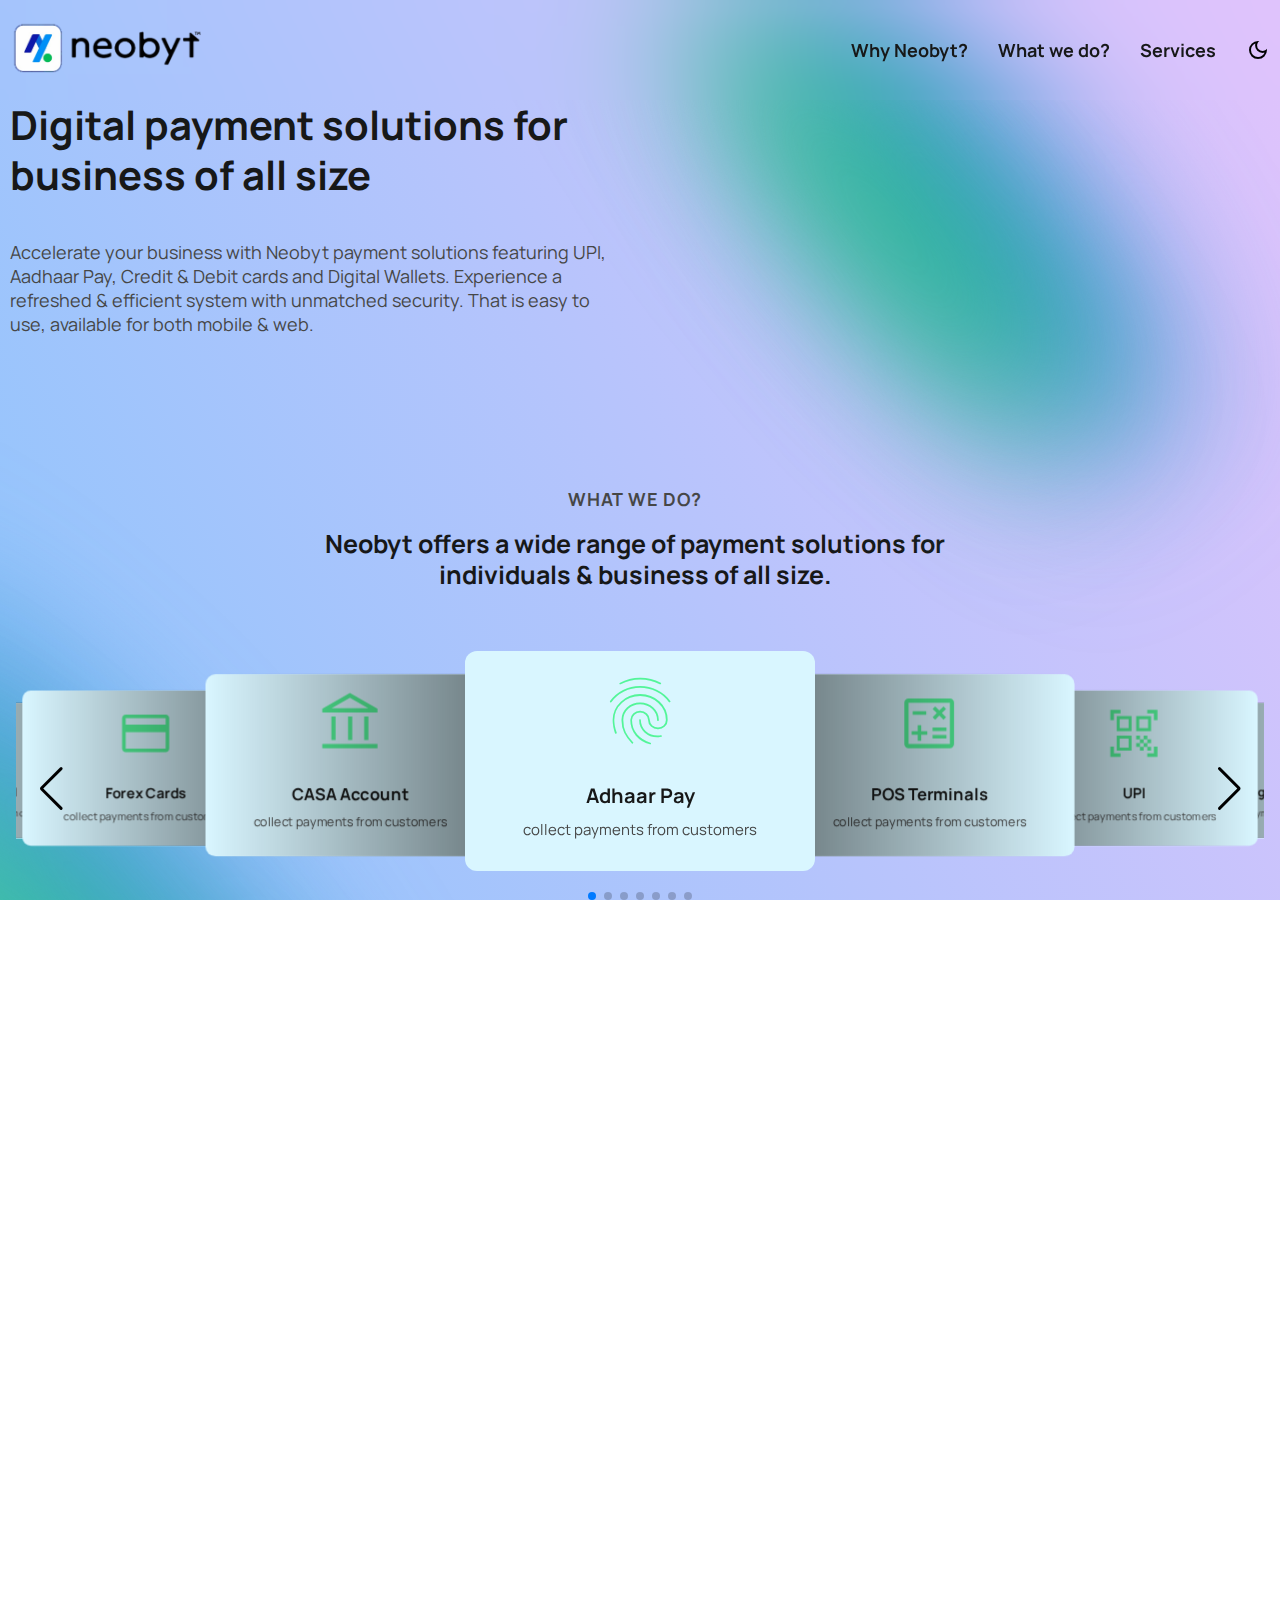
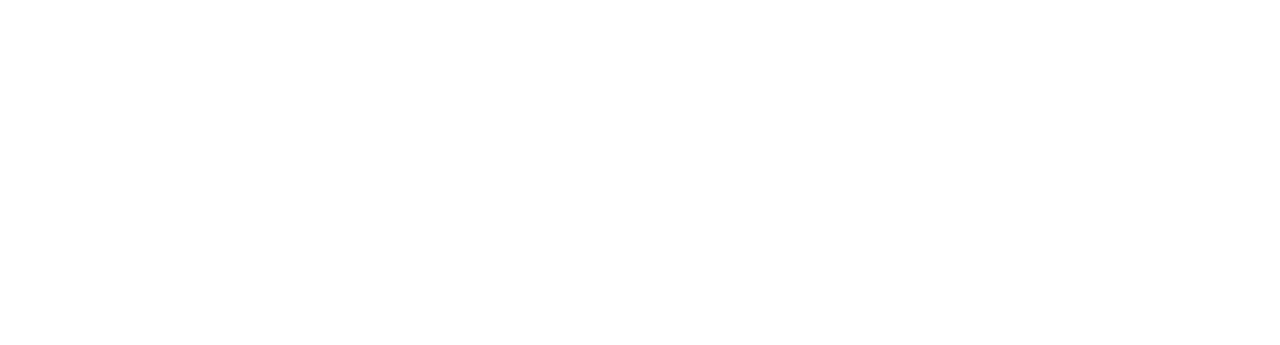
==== index.html @ 06021a64 "first commit" ====
<!DOCTYPE html>
<html lang="en">

<head>
    <meta charset="UTF-8">
    <meta name="viewport" content="width=device-width, initial-scale=1.0">
    <link rel="shortcut icon" href="images/favicon-n.ico">
    <title>NeoByt! accessible & efficient payments</title>
    <link rel="stylesheet" href="https://unpkg.com/swiper@8/swiper-bundle.min.css" />
    <link rel="stylesheet"
        href="https://fonts.googleapis.com/css2?family=Material+Symbols+Outlined:opsz,wght,FILL,GRAD@24,400,0,0" />
    <link rel="stylesheet" href="style.css">
</head>

<body>
    <div class="contain">
        <!-- navbar -->
        <div class="uppernav">
            <div class="nav">
                <div class="logo"><a href="/index.html"><img src="./images/logo-rec.png" alt="brand logo"></a></div>
                <div class="navlinks">
                    <div class="link"><a class="ancker" href="#WHY">Why Neobyt?</a></div>
                    <div class="link"><a class="ancker" href="#WHAT">What we do?</a></div>
                    <div class="link"><a class="ancker" href="/services.html">Services</a></div>
                    <button id="darkModeToggle"><span class="material-symbols-outlined light">
                            light_mode
                        </span>
                        <span class="material-symbols-outlined dark">
                            dark_mode
                        </span>
                    </button>
                </div>
            </div>
        </div>
        <!-- content section stated -->
        <div class="section1">
            <div class="box1">
                <h2 class="h2">Digital payment solutions for business of all size</h2>
                <p class="p">Accelerate your business with Neobyt payment solutions featuring UPI, Aadhaar Pay, Credit &
                    Debit
                    cards and Digital Wallets. Experience a refreshed & efficient system with unmatched security. That
                    is easy to use, available for both mobile & web.</p>
            </div>
            <div class="box2">
                <img src="https://www.neobyt.com/assets/img/neobyt-hero12.svg" alt="">
                <div class="grad"></div>
                <div class="grad1"></div>
            </div>
        </div>


        <section id="WHAT">
            <div class="section2">
                <div class="box1">
                    <h4 class="p">WHAT WE DO?</h4>
                    <h3 class="h2">Neobyt offers a wide range of payment solutions for individuals & business of all
                        size.</h3>
                </div>
            </div>
            <div class="container">
                <div class="grad"></div>
                <div class="grad1"></div>
                <div class="swiper slider">
                    <div class="swiper-wrapper">
                        <!-- Slide-start -->
                        <div class="swiper-slide slide">
                            <div class="icon"><span class="material-symbols-outlined">
                                    fingerprint
                                </span></div>
                            <div class="texts">
                                <h3>Adhaar Pay</h3>
                                <p>collect payments from customers</p>
                            </div>
                        </div>
                        <div class="swiper-slide slide">
                            <div class="icon"><span class="material-symbols-outlined">
                                    calculate
                                </span></div>
                            <div class="texts">
                                <h3>POS Terminals</h3>
                                <p>collect payments from customers</p>
                            </div>
                        </div>
                        <div class="swiper-slide slide">
                            <div class="icon"><span class="material-symbols-outlined">
                                    qr_code_scanner
                                </span></div>
                            <div class="texts">
                                <h3>UPI</h3>
                                <p>collect payments from customers</p>
                            </div>
                        </div>
                        <div class="swiper-slide slide">
                            <div class="icon"><span class="material-symbols-outlined">
                                    account_balance_wallet
                                </span></div>
                            <div class="texts">
                                <h3>Digital Wallet</h3>
                                <p>collect payments from customers</p>
                            </div>
                        </div>
                        <div class="swiper-slide slide">
                            <div class="icon"><span class="material-symbols-outlined">
                                    language
                                </span></div>
                            <div class="texts">
                                <h3>e-NACH</h3>
                                <p>collect payments from customers</p>
                            </div>
                        </div>
                        <div class="swiper-slide slide">
                            <div class="icon"><span class="material-symbols-outlined">
                                    credit_card
                                </span></div>
                            <div class="texts">
                                <h3>Forex Cards</h3>
                                <p>collect payments from customers</p>
                            </div>
                        </div>
                        <div class="swiper-slide slide">
                            <div class="icon"><span class="material-symbols-outlined">
                                    account_balance
                                </span></div>
                            <div class="texts">
                                <h3>CASA Account</h3>
                                <p>collect payments from customers</p>
                            </div>
                        </div>
                        <!-- Slide-end -->
                    </div>

                    <div class="control">
                        <div class="swiper-button-prev slider-arrow">
                        </div>
                        <div class="swiper-button-next slider-arrow">
                        </div>
                        <div class="pagination"></div>
                    </div>

                </div>
            </div>
        </section>

        <div class="section3" id="WHY">
            <div class="box1">
                <h4 class="p">WHY NEOBYT</h4>
                <h2 class="h2">We make your spending stress-free for you to have the perfect control.</h2>
                <p class="p">The Neobyt platform is designed to offer a secure and hassle-free way to transact across
                    India. NeoByt offer UPI ( Send and Collect Money using QR and VPA id) , micro POS ( pos payments
                    using debit & credit cards) & ultra modern soundbox with displays.</p>
                <ul>
                    <li><span class="material-symbols-outlined">
                            arrow_circle_right
                        </span>
                        <p class="p">One-stop-shop for all financial services.</p>
                    </li>
                    <li><span class="material-symbols-outlined">
                            arrow_circle_right
                        </span>
                        <p class="p">Best transaction success rates to up user expectations.</p>
                    </li>
                    <li><span class="material-symbols-outlined">
                            arrow_circle_right
                        </span>
                        <p class="p">Robust and reliable infrastructure.</p>
                    </li>
                    <li><span class="material-symbols-outlined">
                            arrow_circle_right
                        </span>
                        <p class="p">Instant settlement and AI driven support system.</p>
                    </li>
                </ul>
            </div>
            <div class="box2">
                <img src="/images/i8.png" alt="">
            </div>
        </div>
        <div class="footer">
            <div class="footerContainer">
                <div class="footerdiv ">
                    <div class="one">
                        <h2 class="h2">Join our community by using our services and grow your business.</h2>
                    </div>
                    <div class="two">
                        <a href="/contactus.html" ><button type="submit" class="btn-grad"
                                style="margin-top:10px ;">Get In Touch</button>
                        </a>
                    </div>
                </div>
                <div class="footerdiv">
                    <div class="footerlinks">
                        <h3>Neobyt
                        </h3>
                        <p>Neobyt is a digital payments platform catering to individuals & business of all size.</p>
                    </div>
                    <div class="footerlinks">
                        <h3>Links
                        </h3>
                        <a href="/index.html" class="fa">Home</a>
                        <a href="/services.html" class="fa">Services</a>
                    </div>
                    <div class="footerlinks">
                        <h3>Legal
                        </h3>
                        <a href="/termOfUse.html" class="fa">Terms of Use</a>
                        <a href="/privacy.html" class="fa">Privacy Policy</a>
                        <a href="/refund.html" class="fa">Refund Policy</a>
                    </div>
                    <div class="footerlinks">
                        <h3>More
                        </h3>
                        <a href="/securityPolicy.html" class="fa">Security Policy</a>
                    </div>
                    <div class="footerlinks">
                        <h3>Contact Us</h3>
                        <p>MG Road, Ghitorni New Delhi 110030, India</p>
                        <div class="div">
                            <span class="material-symbols-outlined">
                                call
                            </span>
                            <a href="#" class="fa"> msg@neobyt.com</a>
                        </div>
                        <div class="div">
                            <span class="material-symbols-outlined">
                                location_on
                            </span><a href="#" class="fa"> +91.8766243920</a>
                        </div>
                    </div>
                </div>
                <div class="footerdiv">
                    <div class="box1"></div>
                    <div class="box2">
                        <p>Copyright © 2023 Neobyt Fintech Private Limited. All rights reserved.</p>
                    </div>
                </div>
            </div>
        </div>

    </div>
    <script type="module" src="https://unpkg.com/ionicons@5.5.2/dist/ionicons/ionicons.esm.js"></script>
    <script nomodule src="https://unpkg.com/ionicons@5.5.2/dist/ionicons/ionicons.js"></script>
    <script src="https://unpkg.com/swiper@8/swiper-bundle.min.js"></script>
    <script src="script.js"></script>
</body>

</html>
---- style.css ----
@import url('https://fonts.googleapis.com/css2?family=Manrope:wght@200;300;400;500;600;700;800&display=swap');

*{
    margin: 0;
    padding: 0;
    box-sizing: border-box;
}
body,html{
    height: 100%;
    width: 100vw;
    display: flex;
    justify-content: center;
    font-family: 'Manrope', sans-serif;
    background-color: #ffffff;
    background-image: linear-gradient(62deg, #8ec5fc 0%, #e0c3fc 100%);
    overflow-x: hidden;
    position: relative;
    overflow-x: hidden;
}
body.dark-mode {
    background-image: linear-gradient(62deg, #250a50 0%, #460b2f 100%);
    color: #ffffff;
}
body.dark-mode .ancker,
body.dark-mode .h2,
body.dark-mode .h3,
body.dark-mode .h5,
body.dark-mode #darkModeToggle {
    color: #ffffff !important; /* Set the text color for dark mode */
}
body.dark-mode .p,
body.dark-mode .h4 {
    color: #cfcfcf !important; /* Set the text color for dark mode */
}
body.dark-mode .light{
    display: block;
}
body.dark-mode .light:hover{
color: #17CF67;
}
body.dark-mode .dark{
    display: none;
}
.light{
    display: none;
}
.dark{
    display: block;
}
::-webkit-scrollbar {
    width: 12px; /* width of the scrollbar */
    z-index: 999;
  }
::-webkit-scrollbar-thumb {
    background-color: #4ff597;
    border-radius: 5px; 
  }

.contain{
    width: 100%;
    max-width: 1300px;
    height: 100%;
    /* padding: 0 20px; */
    align-items: flex-start;
    /* background-color: rgb(145, 255, 172); */
}
.uppernav{
    width: 100%;
    max-width: 1300px;
    position: fixed;
    z-index: 2;
    backdrop-filter: blur(10px);
}
.nav{
    width: 100%;
    height: 100px;
    overflow: hidden;
    display: flex;
    justify-content: space-between;
    align-items: center;
    z-index: 2;
    
    /* background-color: aqua; */
}
.nav .logo{
    width: 200px;
    height: 60px;
    /* background-color: rgb(255, 255, 255); */
    display: flex;
    align-items: center;
    justify-content: center;
    border-radius: 12px;
    margin-left: 10px;
    z-index: 999;
    
}
.nav .logo img{
    width: 200px;
    height: auto;
    z-index: 999;
    
}
#darkModeToggle{
    background-color: transparent;
    border: none;
}
#darkModeToggle:hover{
    color: #17CF67;
        border: none;
}
.navlinks{
    width: fit-content;
    display: flex;
    gap: 30px;
    align-items: center;
    justify-content: space-evenly;
    font-size: 18px;    
    font-weight: 700;
    margin-right: 10px;
    z-index: 999;
}
.ancker{
    text-decoration: none;
   color: #171818;
    transition: ease ;
    z-index: 999;

}
.ancker:hover{
    text-decoration: none;
    background: #17CF67;
    background: linear-gradient(to right, #17CF67 0%, #2B8ECF 80%);
    -webkit-background-clip: text;
    -webkit-text-fill-color: transparent;
}
 .div{
    width: fit-content;
    height: 40px;
    display: flex;
    align-items: center;
    justify-content: center;
 }
.fa{
    text-decoration: none;
   color: white;
    transition: ease ;
    z-index: 999;

}
.fa:hover{
    text-decoration: none;
    background: #17CF67;
    background: linear-gradient(to right, #17CF67 0%, #2B8ECF 80%);
    -webkit-background-clip: text;
    -webkit-text-fill-color: transparent;
}
 
.section1{
    width: 100%;
    height: fit-content;
    /* background-color: red; */
    display: flex;
    align-items: center;
    justify-content: space-between;
    padding-top: 100px;
    position: relative;
}
.section1 .box1{
    width: 50%;
    height: 100%;
    /* background-color:gray; */
    display: flex;
    /* align-items: center; */
    flex-direction: column;
    justify-content: center;
    padding: 0px 20px 0 10px;

}
.section1 .box1 h2{
    font-size: 40px;
    line-height: 1.25;
    color: #171818;
}
.section1 .box1 p{
    font-size: 18px;
    margin-top: 40px;
    color: #464747;
}

.section1 .box2{
    width: 50%;
    height: 100%;
    /* background-color:rgb(117, 59, 59); */
    display: flex;
    align-items: center;
    justify-content: center;
    /* overflow: hidden; */
}
.section1 .box2 img{
    width: 100%;
    z-index: 1;
}
.section1 .box2 .grad {
    position: absolute;
    width: 200px;
    height: 600px;
    border-radius: 50%;
    background-color: #2B8ECF;
    transform: rotate(-40deg);
    filter: blur(80px);
    z-index: 0;
}
.section1 .box2 .grad1 {
    position: absolute;
    right: 350px;
    width: 100px;
    height: 600px;
    border-radius: 50%;
    background-color: #17CF67;
    transform: rotate(-40deg);
    filter: blur(80px);
    z-index: 0;
}
.section1 .box2 .grad3 {
    position: absolute;
    top: 20%;
    right: 20%;
    width: 600px;
    height: 600px;
    border-radius: 50%;
    background-color: #2b8dcf8c;
    transform: rotate(-40deg);
    filter: blur(80px);
    z-index: 0;
}
.section1 .box2 .grad4 {
    position: absolute;
    top: 30%;
    right: 5%;
    width: 300px;
    height: 600px;
    border-radius: 50%;
    background-color: #17cf678a;
    transform: rotate(60deg);
    filter: blur(80px);
    z-index: 0;
}

.section2{
    width: 100%;
    height: fit-content;
    /* background-color: red; */
    display: flex;
    align-items: center;
    justify-content: space-between;
    margin-top: 100px;
}
.section2 .box1{
    width: 100%;
    height: 100%;
    /* background-color:gray; */
    display: flex;
    align-items: center;
    flex-direction: column;
    justify-content: center;
    padding: 0px 20px 0 10px;
    margin:10px 0 ;

}
.section2 .box1 h3{
    font-size: 25px;
    line-height: 1.25;
    color: #171818;
    text-align: center;
    max-width: 50%;
}
.section2 .box1 h4{
    font-size: 18px;
    letter-spacing: .8px;
    line-height: 1.50;
    margin-top: 40px;
    color: #464747;
    text-align: center;
    padding-bottom: 15px;
}

@media only screen and (max-width: 1115px) {
    .section1{
        display: flex;
        flex-direction: column;
        align-items: center;
        justify-content: space-between;
        padding-top: 100px;
    }
    .section1 .box1{
        width: 80%;
        height:400px;
        /* background-color: blue; */
    
    }
    .section1 .box2{
        width: 80%;
        height: 600px;
        /* background-color: red; */
    
    }
    .section1 .box1 h2{
        font-size: 40px;
        line-height: 1.25;
        color: #171818;
        text-align: center;
    }
    .section1 .box1 p{
        font-size: 18px;
        letter-spacing: .8px;
        line-height: 1.50;
        margin-top: 40px;
        color: #464747;
        text-align: center;

    }
    
  }



.container {
  max-width: 124rem;
  height: fit-content;
  padding: 0 1rem;
  margin: 0 auto;
  /* background-color: goldenrod; */
  margin-top: 50px;
  position: relative;
}
.container .grad {
    position: absolute;
    width: 200px;
    top: -50%;
    left: 10px;
    height: 800px;
    border-radius: 50%;
    background-color: #2b8dcfc9;
    transform: rotate(-40deg);
    filter: blur(80px);
}
.container .grad1 {
    position: absolute;
   
    width: 200px;
    height: 900px;
    border-radius: 50%;
    background-color: #17cf67bd;
    transform: rotate(-40deg);
    filter: blur(90px);
}

.slide{
  height: 220px;
  width: 350px;
  background-color: rgb(217, 246, 255);
  border-radius: 12px;
  display: flex;
  align-items: center;
  flex-direction: column;
  justify-content: space-between;
  padding: 10px;
  text-align: center;
}
.control{
    width: 100%;
    height: 50px;
    display: flex;
    align-items: center;
    justify-content: center;
    /* background-color: red; */
}
.pagination{
    width: 100%;
    height: 10px;
    /* background-color: aqua; */
    display: flex;
    align-items: center;
    justify-content: center;
}
.slider-arrow{
    width: 50px;
    height: 50px;
    padding: 10px;
    color: black;
}
.slide .icon{
    width: 100%;
    height: 50%;
    /* background-color: red; */
    display: flex;
    align-items: center;
    justify-content: center;
}
.slide .icon span{
    display: inline-block;
    font-size: 80px;
    text-align: center;
    color: #53f599;

}
.slide .texts{
    width: 100%;
    height: 50%;
    display: flex;
    align-items: center;
    flex-direction: column;
    justify-content: center;
    padding: 10px;
}
.slide .texts h3{
   font-size: 20px;
   padding: 0px 0 10px 0;
   color: #171818;
}
.slide .texts p{
  font-size: 15px;
color: #464747;
}
.swiper-pagination-bullet-active{
    color: #171818;
}

.section3{
    width: 100%;
    height: fit-content;
    /* background-color: red; */
    display: flex;
    align-items: center;
    justify-content: space-between;
    padding-top: 100px;
    z-index: 2;
}
.section3 .box1{
    width: 50%;
    height: 100%;
    /* background-color:gray; */
    display: flex;
    /* align-items: center; */
    flex-direction: column;
    justify-content: center;
    padding: 0px 20px 0 10px;
    z-index: 1;
}
.section3 .box2{
    width: 50%;
    height: 100%;
    /* background-color:rgb(117, 59, 59); */
    display: flex;
    align-items: center;
    justify-content: center;
    /* overflow: hidden; */
}
.section3 .box1 h2{
    font-size: 30px;
    margin-bottom: 20px;
}
.section3 .box1 p{
    font-size: 18px;
    color: #464747;
}
.section3 .box2 img{
    width: 100%;
    z-index: 1;
}
.section3 ul {
    list-style: none;
    padding: 0;
    margin-top: 20px;
    color: #464747;
  }
li{
    display: flex;
    align-items: center;
    gap: 5px;
}
li span{
color: #17CF67;
}

.section3 h4{
    font-size: 18px;
    letter-spacing: .8px;
    line-height: 1.50;
    margin-top: 40px;
    color: #464747;
    padding-bottom: 15px;
}

.footer{
    position: absolute;
    z-index: 4;
    width: 100%;
    height: fit-content;
    background-color: #00000075;
    left: 0;
    backdrop-filter: blur(10px);
    display: flex;
    align-items: center;
    justify-content: center;
    margin-top: 100px;
    color: white;

}
.footerContainer{
    width: 100%;
    max-width: 1300px;
    z-index: 3;

}
.footerdiv{
    width: 100%;
    height: fit-content;
    padding: 30px 0;
    z-index: 3;

}
.footerdiv{
    display: flex;
    align-items: center;
    justify-content: space-between;
    z-index: 3;

}
.footerlinks{
    width:20%;
    height: 120px;
    display: flex;
    align-items: flex-start;
    gap: 10px;
    flex-direction: column;
}
 .grad6 {
    position: absolute;
    top: 90%;
    left: 0;
    width: 200px;
    height: 600px;
    border-radius: 50%;
    background-color: #17cf679d;
    transform: rotate(-40deg);
    filter: blur(80px);

}
 .grad5 {
    position: absolute;
    top:90%;
    left: 2%;
    width: 300px;
    height: 500px;
    border-radius: 50%;
    background-color: #2b8dcf93;
    transform: rotate(-40deg);
    filter: blur(90px);
    z-index: 1;

}
.btn-grad {
    background-image: linear-gradient(to right, #2B8ECF 0%, #17CF67  51%, #2B8ECF  100%);
    /* margin: 10px; */
    /* padding: 15px 45px; */
    width: 140px;
    height: 45px;
    font-size: 15px;
    display: flex;
    align-items: center;
    justify-content: center;
    border-radius: 25px;
    transition: 0.5s;
    background-size: 200% auto;
    color: white;     
    padding: 10px;      
    outline: none; 
    border: none;
  }
  .two a{
    width: 100%;
    height: 100%;
    display: inline-block;
    text-decoration: none;
    text-align: center;
    font-weight: bold;
    color: white;
} 
  .btn-grad:hover {
    background-position: right center;
    color: #fff;
    text-decoration: none;
  }
  .one h2{
    font-size: 25px;
} 

/* contactus */
.ContactSection{
    width: 100%;
    height: fit-content;
    /* background-color: red; */
    margin-top: 120px;
    padding: 20px;
    position: relative;
}
.ContactSection h2{
    font-size: 40px;
    z-index: 3;
}
.combine{
    width: 100%;
    height: fit-content;
    display: flex;
    align-items: center;
    margin-top: 20px;
    justify-content: space-between;
}
.fromDiv{
    width: 70%;
    height: 400px;
}
.fromDiv2{
    width: 30%;
    height: 400px;
    display: flex;
    align-items: center;
    justify-content: flex-start;
    flex-direction: column;
    padding: 10px;
}
.fromDiv form{
 width: 100%;
 height: 100%;
 /* background-color: #2B8ECF; */
}
form .nameAndCompany , form .emailAndPhone{
    width: 100%;
    height: 60px;
    display: flex;
    flex-direction: row;
    align-items: center;
    justify-content: space-between;
}
#name,#company,#email,#phone{
    width: 48%;
    height: 50px;
    border: none;
    border-radius: 12px;
    padding: 10px;
    color: black;
    background-color: #17cf67;
    backdrop-filter: blur(10px);
    font-size: 18px;
    outline: none;
    /* box-shadow: 0px 8px 20px black; */
    z-index: 1;
}
::placeholder {
    color: #000000; 
    font-size: 18px;
}
#message{
    width: 100%;
    border: none;
    border-radius: 12px;
    padding: 10px;
    color: black;
    background-color: #17cf67;
    backdrop-filter: blur(10px);
    font-size: 18px;
    outline: none;
    margin-top: 10px;
    z-index: 1;
}
.ContactSection .grad {
    position: absolute;
    width: 600px;
    top: 50%;
    left: 600px;
    height: 600px;
    border-radius: 50%;
    background-color: #17cf67ad;
    transform: rotate(-40deg);
    filter: blur(80px);
}
.ContactSection .grad1 {
    position: absolute;
    left: 20%;
    width: 500px;
    height: 500px;
    border-radius: 50%;
    background-color: #2b8dcfab;
    transform: rotate(-40deg);
    filter: blur(90px);
}
.fromDiv2 .contact{
    width: 80%;
    height: 100px;
    margin-bottom: 10px;
    border-radius: 12px;
    background-color:rgba(255, 255, 255, 0.226);
    backdrop-filter:blur(10px);
    padding: 20px;
    z-index: 1;
    display: flex;
    align-items: flex-start;
    justify-content: space-evenly;
    flex-direction: column;
}
.fromDiv2 .contact h3{
    display: inline-block;
    align-items: center;
    font-size: 30px;
    padding-left:5px ;
    text-align: center;
}



/* termspage */
.termsofUse{
    width: 100%;
    height: fit-content;
    margin-top: 120px;
    padding: 20px;
}
.termsofUse h2{
    font-size: 40px;
    margin: 20px 0;
}
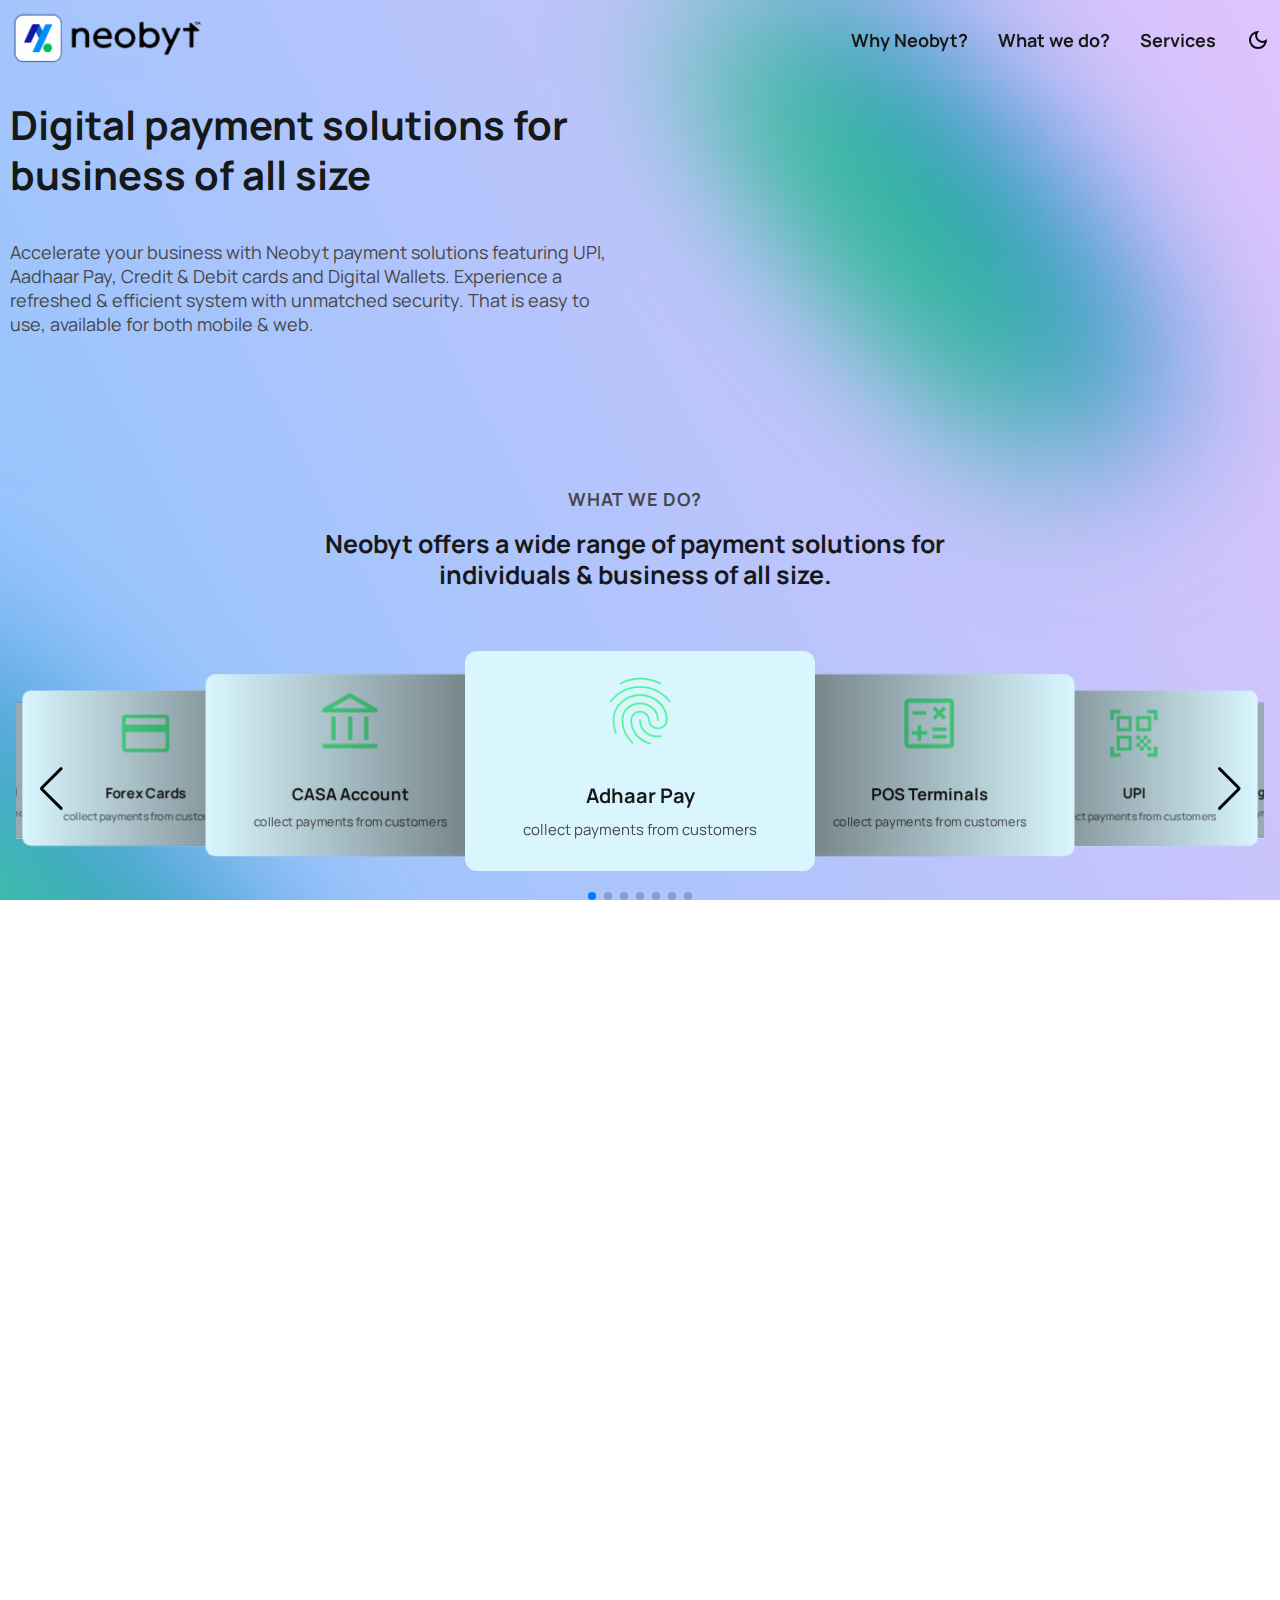
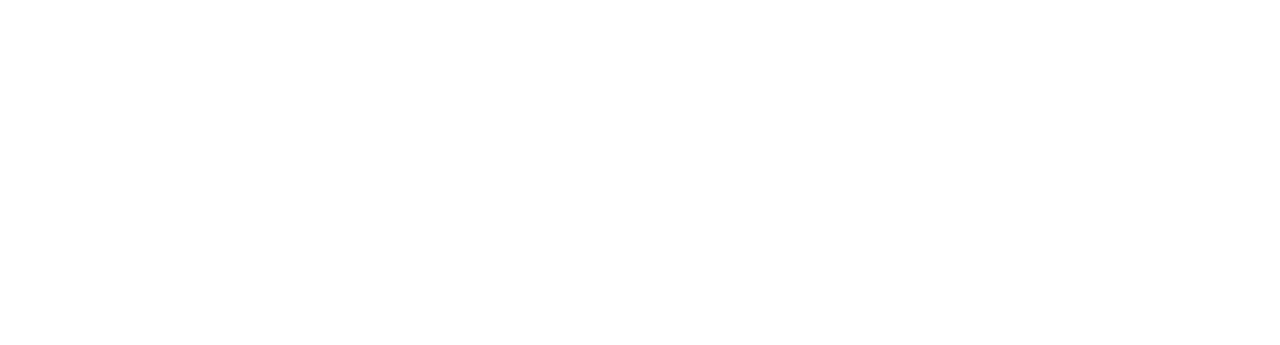
==== commit 41ca5c25: "responsive ness little add" ====
--- a/index.html
+++ b/index.html
@@ -13,15 +13,34 @@
 </head>
 
 <body>
+    <div class="mobileNav">
+        <div class="closeIcon">
+            <span class="material-symbols-outlined">
+                close
+        </span>
+        </div>
+        <div class="link"><a class="ancker" href="#WHY">Why Neobyt?</a></div>
+        <div class="link"><a class="ancker" href="#WHAT">What we do?</a></div>
+        <div class="link"><a class="ancker" href="./services.html">Services</a></div>
+        <div class="link">
+        <button id="darkModeToggle"><span class="material-symbols-outlined light">
+                light_mode
+            </span>
+            <span class="material-symbols-outlined dark">
+                dark_mode
+            </span>
+        </button>
+    </div>
+    </div>
     <div class="contain">
         <!-- navbar -->
         <div class="uppernav">
             <div class="nav">
-                <div class="logo"><a href="/index.html"><img src="./images/logo-rec.png" alt="brand logo"></a></div>
+                <div class="logo"> <a href="./index.html"><img src="./images/logo-rec.png" alt="brand logo"></a></div>
                 <div class="navlinks">
                     <div class="link"><a class="ancker" href="#WHY">Why Neobyt?</a></div>
                     <div class="link"><a class="ancker" href="#WHAT">What we do?</a></div>
-                    <div class="link"><a class="ancker" href="/services.html">Services</a></div>
+                    <div class="link"><a class="ancker" href="./services.html">Services</a></div>
                     <button id="darkModeToggle"><span class="material-symbols-outlined light">
                             light_mode
                         </span>
@@ -30,6 +49,9 @@
                         </span>
                     </button>
                 </div>
+                <div class="menu"><span class="material-symbols-outlined">
+                    menu
+                    </span></div>
             </div>
         </div>
         <!-- content section stated -->
@@ -172,7 +194,7 @@
                 </ul>
             </div>
             <div class="box2">
-                <img src="/images/i8.png" alt="">
+                <img src="./images/i8.png" alt="">
             </div>
         </div>
         <div class="footer">
@@ -182,8 +204,8 @@
                         <h2 class="h2">Join our community by using our services and grow your business.</h2>
                     </div>
                     <div class="two">
-                        <a href="/contactus.html" ><button type="submit" class="btn-grad"
-                                style="margin-top:10px ;">Get In Touch</button>
+                        <a href="./contactus.html"><button type="submit" class="btn-grad" style="margin-top:10px ;">Get
+                                In Touch</button>
                         </a>
                     </div>
                 </div>
@@ -196,20 +218,20 @@
                     <div class="footerlinks">
                         <h3>Links
                         </h3>
-                        <a href="/index.html" class="fa">Home</a>
-                        <a href="/services.html" class="fa">Services</a>
+                        <a href="./index.html" class="fa">Home</a>
+                        <a href="./services.html" class="fa">Services</a>
                     </div>
                     <div class="footerlinks">
                         <h3>Legal
                         </h3>
-                        <a href="/termOfUse.html" class="fa">Terms of Use</a>
-                        <a href="/privacy.html" class="fa">Privacy Policy</a>
-                        <a href="/refund.html" class="fa">Refund Policy</a>
+                        <a href="./termOfUse.html" class="fa">Terms of Use</a>
+                        <a href="./privacy.html" class="fa">Privacy Policy</a>
+                        <a href="./refund.html" class="fa">Refund Policy</a>
                     </div>
                     <div class="footerlinks">
                         <h3>More
                         </h3>
-                        <a href="/securityPolicy.html" class="fa">Security Policy</a>
+                        <a href="./securityPolicy.html" class="fa">Security Policy</a>
                     </div>
                     <div class="footerlinks">
                         <h3>Contact Us</h3>
@@ -218,7 +240,7 @@
                             <span class="material-symbols-outlined">
                                 call
                             </span>
-                            <a href="#" class="fa"> msg@neobyt.com</a>
+                            <a href="mailto:message@neobyt.com" class="fa"> msg@neobyt.com</a>
                         </div>
                         <div class="div">
                             <span class="material-symbols-outlined">
--- a/style.css
+++ b/style.css
@@ -1,12 +1,13 @@
-
-  @import url('https://fonts.googleapis.com/css2?family=Manrope:wght@200;300;400;500;600;700;800&display=swap');
-
-*{
+@import url('https://fonts.googleapis.com/css2?family=Manrope:wght@200;300;400;500;600;700;800&display=swap');
+
+* {
     margin: 0;
     padding: 0;
     box-sizing: border-box;
 }
-body,html{
+
+body,
+html {
     height: 100%;
     width: 100vw;
     display: flex;
@@ -18,46 +19,59 @@
     position: relative;
     overflow-x: hidden;
 }
+
 body.dark-mode {
     background-image: linear-gradient(62deg, #250a50 0%, #460b2f 100%);
     color: #ffffff;
 }
+
 body.dark-mode .ancker,
 body.dark-mode .h2,
 body.dark-mode .h3,
 body.dark-mode .h5,
 body.dark-mode #darkModeToggle {
-    color: #ffffff !important; /* Set the text color for dark mode */
-}
+    color: #ffffff !important;
+    /* Set the text color for dark mode */
+}
+
 body.dark-mode .p,
 body.dark-mode .h4 {
-    color: #cfcfcf !important; /* Set the text color for dark mode */
-}
-body.dark-mode .light{
+    color: #cfcfcf !important;
+    /* Set the text color for dark mode */
+}
+
+body.dark-mode .light {
     display: block;
 }
-body.dark-mode .light:hover{
-color: #17CF67;
-}
-body.dark-mode .dark{
+
+body.dark-mode .light:hover {
+    color: #17CF67;
+}
+
+body.dark-mode .dark {
     display: none;
 }
-.light{
+
+.light {
     display: none;
 }
-.dark{
+
+.dark {
     display: block;
 }
+
 ::-webkit-scrollbar {
-    width: 12px; /* width of the scrollbar */
+    width: 12px;
+    /* width of the scrollbar */
     z-index: 999;
-  }
+}
+
 ::-webkit-scrollbar-thumb {
     background-color: #4ff597;
-    border-radius: 5px; 
-  }
-
-.contain{
+    border-radius: 5px;
+}
+
+.contain {
     width: 100%;
     max-width: 1300px;
     height: 100%;
@@ -65,16 +79,18 @@
     align-items: flex-start;
     /* background-color: rgb(145, 255, 172); */
 }
-.uppernav{
+
+.uppernav {
     width: 100%;
     max-width: 1300px;
     position: fixed;
     z-index: 2;
     backdrop-filter: blur(10px);
 }
-.nav{
-    width: 100%;
-    height: 100px;
+
+.nav {
+    width: 100%;
+    height: 80px;
     overflow: hidden;
     display: flex;
     justify-content: space-between;
@@ -83,7 +99,8 @@
     
     /* background-color: aqua; */
 }
-.nav .logo{
+
+.nav .logo {
     width: 200px;
     height: 60px;
     /* background-color: rgb(255, 255, 255); */
@@ -93,70 +110,79 @@
     border-radius: 12px;
     margin-left: 10px;
     z-index: 999;
-    
-}
-.nav .logo img{
+
+}
+
+.nav .logo img {
     width: 200px;
     height: auto;
     z-index: 999;
-    
-}
-#darkModeToggle{
+
+}
+
+#darkModeToggle {
     background-color: transparent;
     border: none;
 }
-#darkModeToggle:hover{
+
+#darkModeToggle:hover {
     color: #17CF67;
-        border: none;
-}
-.navlinks{
+    border: none;
+}
+
+.navlinks {
     width: fit-content;
     display: flex;
     gap: 30px;
     align-items: center;
     justify-content: space-evenly;
-    font-size: 18px;    
+    font-size: 18px;
     font-weight: 700;
     margin-right: 10px;
     z-index: 999;
 }
-.ancker{
+
+.ancker {
     text-decoration: none;
-   color: #171818;
-    transition: ease ;
+    color: #171818;
+    transition: ease;
     z-index: 999;
 
 }
-.ancker:hover{
+
+.ancker:hover {
     text-decoration: none;
     background: #17CF67;
     background: linear-gradient(to right, #17CF67 0%, #2B8ECF 80%);
     -webkit-background-clip: text;
     -webkit-text-fill-color: transparent;
 }
- .div{
+
+.div {
     width: fit-content;
     height: 40px;
     display: flex;
     align-items: center;
     justify-content: center;
- }
-.fa{
+}
+
+.fa {
     text-decoration: none;
-   color: white;
-    transition: ease ;
+    color: white;
+    transition: ease;
     z-index: 999;
 
 }
-.fa:hover{
+
+.fa:hover {
     text-decoration: none;
     background: #17CF67;
     background: linear-gradient(to right, #17CF67 0%, #2B8ECF 80%);
     -webkit-background-clip: text;
     -webkit-text-fill-color: transparent;
 }
- 
-.section1{
+
+.section1 {
     width: 100%;
     height: fit-content;
     /* background-color: red; */
@@ -166,7 +192,8 @@
     padding-top: 100px;
     position: relative;
 }
-.section1 .box1{
+
+.section1 .box1 {
     width: 50%;
     height: 100%;
     /* background-color:gray; */
@@ -177,18 +204,20 @@
     padding: 0px 20px 0 10px;
 
 }
-.section1 .box1 h2{
+
+.section1 .box1 h2 {
     font-size: 40px;
     line-height: 1.25;
     color: #171818;
 }
-.section1 .box1 p{
+
+.section1 .box1 p {
     font-size: 18px;
     margin-top: 40px;
     color: #464747;
 }
 
-.section1 .box2{
+.section1 .box2 {
     width: 50%;
     height: 100%;
     /* background-color:rgb(117, 59, 59); */
@@ -197,10 +226,12 @@
     justify-content: center;
     /* overflow: hidden; */
 }
-.section1 .box2 img{
+
+.section1 .box2 img {
     width: 100%;
     z-index: 1;
 }
+
 .section1 .box2 .grad {
     position: absolute;
     width: 200px;
@@ -211,6 +242,7 @@
     filter: blur(80px);
     z-index: 0;
 }
+
 .section1 .box2 .grad1 {
     position: absolute;
     right: 350px;
@@ -222,6 +254,7 @@
     filter: blur(80px);
     z-index: 0;
 }
+
 .section1 .box2 .grad3 {
     position: absolute;
     top: 20%;
@@ -234,6 +267,7 @@
     filter: blur(80px);
     z-index: 0;
 }
+
 .section1 .box2 .grad4 {
     position: absolute;
     top: 30%;
@@ -247,7 +281,7 @@
     z-index: 0;
 }
 
-.section2{
+.section2 {
     width: 100%;
     height: fit-content;
     /* background-color: red; */
@@ -256,7 +290,8 @@
     justify-content: space-between;
     margin-top: 100px;
 }
-.section2 .box1{
+
+.section2 .box1 {
     width: 100%;
     height: 100%;
     /* background-color:gray; */
@@ -265,17 +300,19 @@
     flex-direction: column;
     justify-content: center;
     padding: 0px 20px 0 10px;
-    margin:10px 0 ;
-
-}
-.section2 .box1 h3{
+    margin: 10px 0;
+
+}
+
+.section2 .box1 h3 {
     font-size: 25px;
     line-height: 1.25;
     color: #171818;
     text-align: center;
     max-width: 50%;
 }
-.section2 .box1 h4{
+
+.section2 .box1 h4 {
     font-size: 18px;
     letter-spacing: .8px;
     line-height: 1.50;
@@ -286,32 +323,36 @@
 }
 
 @media only screen and (max-width: 1115px) {
-    .section1{
+    .section1 {
         display: flex;
         flex-direction: column;
         align-items: center;
         justify-content: space-between;
         padding-top: 100px;
     }
-    .section1 .box1{
+
+    .section1 .box1 {
         width: 80%;
-        height:400px;
+        height: 400px;
         /* background-color: blue; */
-    
+
     }
-    .section1 .box2{
+
+    .section1 .box2 {
         width: 80%;
         height: 600px;
         /* background-color: red; */
-    
+
     }
-    .section1 .box1 h2{
+
+    .section1 .box1 h2 {
         font-size: 40px;
         line-height: 1.25;
         color: #171818;
         text-align: center;
     }
-    .section1 .box1 p{
+
+    .section1 .box1 p {
         font-size: 18px;
         letter-spacing: .8px;
         line-height: 1.50;
@@ -320,20 +361,21 @@
         text-align: center;
 
     }
-    
-  }
+
+}
 
 
 
 .container {
-  max-width: 124rem;
-  height: fit-content;
-  padding: 0 1rem;
-  margin: 0 auto;
-  /* background-color: goldenrod; */
-  margin-top: 50px;
-  position: relative;
-}
+    max-width: 124rem;
+    height: fit-content;
+    padding: 0 1rem;
+    margin: 0 auto;
+    /* background-color: goldenrod; */
+    margin-top: 50px;
+    position: relative;
+}
+
 .container .grad {
     position: absolute;
     width: 200px;
@@ -345,9 +387,10 @@
     transform: rotate(-40deg);
     filter: blur(80px);
 }
+
 .container .grad1 {
     position: absolute;
-   
+
     width: 200px;
     height: 900px;
     border-radius: 50%;
@@ -356,19 +399,20 @@
     filter: blur(90px);
 }
 
-.slide{
-  height: 220px;
-  width: 350px;
-  background-color: rgb(217, 246, 255);
-  border-radius: 12px;
-  display: flex;
-  align-items: center;
-  flex-direction: column;
-  justify-content: space-between;
-  padding: 10px;
-  text-align: center;
-}
-.control{
+.slide {
+    height: 220px;
+    width: 350px;
+    background-color: rgb(217, 246, 255);
+    border-radius: 12px;
+    display: flex;
+    align-items: center;
+    flex-direction: column;
+    justify-content: space-between;
+    padding: 10px;
+    text-align: center;
+}
+
+.control {
     width: 100%;
     height: 50px;
     display: flex;
@@ -376,7 +420,8 @@
     justify-content: center;
     /* background-color: red; */
 }
-.pagination{
+
+.pagination {
     width: 100%;
     height: 10px;
     /* background-color: aqua; */
@@ -384,13 +429,15 @@
     align-items: center;
     justify-content: center;
 }
-.slider-arrow{
+
+.slider-arrow {
     width: 50px;
     height: 50px;
     padding: 10px;
     color: black;
 }
-.slide .icon{
+
+.slide .icon {
     width: 100%;
     height: 50%;
     /* background-color: red; */
@@ -398,14 +445,16 @@
     align-items: center;
     justify-content: center;
 }
-.slide .icon span{
+
+.slide .icon span {
     display: inline-block;
     font-size: 80px;
     text-align: center;
     color: #53f599;
 
 }
-.slide .texts{
+
+.slide .texts {
     width: 100%;
     height: 50%;
     display: flex;
@@ -414,20 +463,23 @@
     justify-content: center;
     padding: 10px;
 }
-.slide .texts h3{
-   font-size: 20px;
-   padding: 0px 0 10px 0;
-   color: #171818;
-}
-.slide .texts p{
-  font-size: 15px;
-color: #464747;
-}
-.swiper-pagination-bullet-active{
+
+.slide .texts h3 {
+    font-size: 20px;
+    padding: 0px 0 10px 0;
     color: #171818;
 }
 
-.section3{
+.slide .texts p {
+    font-size: 15px;
+    color: #464747;
+}
+
+.swiper-pagination-bullet-active {
+    color: #171818;
+}
+
+.section3 {
     width: 100%;
     height: fit-content;
     /* background-color: red; */
@@ -437,7 +489,8 @@
     padding-top: 100px;
     z-index: 2;
 }
-.section3 .box1{
+
+.section3 .box1 {
     width: 50%;
     height: 100%;
     /* background-color:gray; */
@@ -448,7 +501,8 @@
     padding: 0px 20px 0 10px;
     z-index: 1;
 }
-.section3 .box2{
+
+.section3 .box2 {
     width: 50%;
     height: 100%;
     /* background-color:rgb(117, 59, 59); */
@@ -457,34 +511,40 @@
     justify-content: center;
     /* overflow: hidden; */
 }
-.section3 .box1 h2{
+
+.section3 .box1 h2 {
     font-size: 30px;
     margin-bottom: 20px;
 }
-.section3 .box1 p{
+
+.section3 .box1 p {
     font-size: 18px;
     color: #464747;
 }
-.section3 .box2 img{
+
+.section3 .box2 img {
     width: 100%;
     z-index: 1;
 }
+
 .section3 ul {
     list-style: none;
     padding: 0;
     margin-top: 20px;
     color: #464747;
-  }
-li{
+}
+
+li {
     display: flex;
     align-items: center;
     gap: 5px;
 }
-li span{
-color: #17CF67;
-}
-
-.section3 h4{
+
+li span {
+    color: #17CF67;
+}
+
+.section3 h4 {
     font-size: 18px;
     letter-spacing: .8px;
     line-height: 1.50;
@@ -493,7 +553,7 @@
     padding-bottom: 15px;
 }
 
-.footer{
+.footer {
     position: absolute;
     z-index: 4;
     width: 100%;
@@ -508,35 +568,40 @@
     color: white;
 
 }
-.footerContainer{
+
+.footerContainer {
     width: 100%;
     max-width: 1300px;
     z-index: 3;
 
 }
-.footerdiv{
+
+.footerdiv {
     width: 100%;
     height: fit-content;
     padding: 30px 0;
     z-index: 3;
 
 }
-.footerdiv{
+
+.footerdiv {
     display: flex;
     align-items: center;
     justify-content: space-between;
     z-index: 3;
 
 }
-.footerlinks{
-    width:20%;
+
+.footerlinks {
+    width: 20%;
     height: 120px;
     display: flex;
     align-items: flex-start;
     gap: 10px;
     flex-direction: column;
 }
- .grad6 {
+
+.grad6 {
     position: absolute;
     top: 90%;
     left: 0;
@@ -548,9 +613,10 @@
     filter: blur(80px);
 
 }
- .grad5 {
-    position: absolute;
-    top:90%;
+
+.grad5 {
+    position: absolute;
+    top: 90%;
     left: 2%;
     width: 300px;
     height: 500px;
@@ -561,8 +627,9 @@
     z-index: 1;
 
 }
+
 .btn-grad {
-    background-image: linear-gradient(to right, #2B8ECF 0%, #17CF67  51%, #2B8ECF  100%);
+    background-image: linear-gradient(to right, #2B8ECF 0%, #17CF67 51%, #2B8ECF 100%);
     /* margin: 10px; */
     /* padding: 15px 45px; */
     width: 140px;
@@ -574,12 +641,13 @@
     border-radius: 25px;
     transition: 0.5s;
     background-size: 200% auto;
-    color: white;     
-    padding: 10px;      
-    outline: none; 
+    color: white;
+    padding: 10px;
+    outline: none;
     border: none;
-  }
-  .two a{
+}
+
+.two a {
     width: 100%;
     height: 100%;
     display: inline-block;
@@ -587,18 +655,20 @@
     text-align: center;
     font-weight: bold;
     color: white;
-} 
-  .btn-grad:hover {
+}
+
+.btn-grad:hover {
     background-position: right center;
     color: #fff;
     text-decoration: none;
-  }
-  .one h2{
+}
+
+.one h2 {
     font-size: 25px;
-} 
+}
 
 /* contactus */
-.ContactSection{
+.ContactSection {
     width: 100%;
     height: fit-content;
     /* background-color: red; */
@@ -606,11 +676,13 @@
     padding: 20px;
     position: relative;
 }
-.ContactSection h2{
+
+.ContactSection h2 {
     font-size: 40px;
     z-index: 3;
 }
-.combine{
+
+.combine {
     width: 100%;
     height: fit-content;
     display: flex;
@@ -618,11 +690,13 @@
     margin-top: 20px;
     justify-content: space-between;
 }
-.fromDiv{
+
+.fromDiv {
     width: 70%;
     height: 400px;
 }
-.fromDiv2{
+
+.fromDiv2 {
     width: 30%;
     height: 400px;
     display: flex;
@@ -631,12 +705,15 @@
     flex-direction: column;
     padding: 10px;
 }
-.fromDiv form{
- width: 100%;
- height: 100%;
- /* background-color: #2B8ECF; */
-}
-form .nameAndCompany , form .emailAndPhone{
+
+.fromDiv form {
+    width: 100%;
+    height: 100%;
+    /* background-color: #2B8ECF; */
+}
+
+form .nameAndCompany,
+form .emailAndPhone {
     width: 100%;
     height: 60px;
     display: flex;
@@ -644,7 +721,11 @@
     align-items: center;
     justify-content: space-between;
 }
-#name,#company,#email,#phone{
+
+#name,
+#company,
+#email,
+#phone {
     width: 48%;
     height: 50px;
     border: none;
@@ -658,11 +739,13 @@
     /* box-shadow: 0px 8px 20px black; */
     z-index: 1;
 }
+
 ::placeholder {
-    color: #000000; 
+    color: #000000;
     font-size: 18px;
 }
-#message{
+
+#message {
     width: 100%;
     border: none;
     border-radius: 12px;
@@ -675,6 +758,7 @@
     margin-top: 10px;
     z-index: 1;
 }
+
 .ContactSection .grad {
     position: absolute;
     width: 600px;
@@ -686,6 +770,7 @@
     transform: rotate(-40deg);
     filter: blur(80px);
 }
+
 .ContactSection .grad1 {
     position: absolute;
     left: 20%;
@@ -696,13 +781,14 @@
     transform: rotate(-40deg);
     filter: blur(90px);
 }
-.fromDiv2 .contact{
+
+.fromDiv2 .contact {
     width: 80%;
     height: 100px;
     margin-bottom: 10px;
     border-radius: 12px;
-    background-color:rgba(255, 255, 255, 0.226);
-    backdrop-filter:blur(10px);
+    background-color: rgba(255, 255, 255, 0.226);
+    backdrop-filter: blur(10px);
     padding: 20px;
     z-index: 1;
     display: flex;
@@ -710,24 +796,77 @@
     justify-content: space-evenly;
     flex-direction: column;
 }
-.fromDiv2 .contact h3{
+
+.fromDiv2 .contact h3 {
     display: inline-block;
     align-items: center;
     font-size: 30px;
-    padding-left:5px ;
+    padding-left: 5px;
     text-align: center;
 }
 
 
 
 /* termspage */
-.termsofUse{
+.termsofUse {
     width: 100%;
     height: fit-content;
     margin-top: 120px;
     padding: 20px;
 }
-.termsofUse h2{
+
+.termsofUse h2 {
     font-size: 40px;
     margin: 20px 0;
+}
+
+
+
+/* responsive navbar*/
+.mobileNav {
+    width: 0%;
+    height: 100vh;
+    background-color: rgba(255, 255, 255, 0);
+    position: fixed;
+    z-index: 999;
+    overflow: hidden;
+    backdrop-filter: blur(10px);
+    float: right;
+    padding:20px;
+    display: none;
+}
+.mobileNav .link{
+    width: 100%;
+    height:40px;
+    background-color: #17cf67;
+    border-radius: 12px;
+    margin-top: 10px;
+    display: flex;
+    align-items: center;
+    justify-content: center;
+    
+}
+.menu{
+    font-size: 40px;
+    color: white;
+    display: none;
+    align-items: center;
+    justify-content: center;
+    width: fit-content;
+    margin-right: 20px;
+    height: fit-content;
+}
+
+@media (max-width: 1120px) {
+    .mobileNav {
+        display:none;
+        width: 300px;
+        right: 0px;
+    }
+    .menu{
+        display: flex;
+    }
+    .navlinks{
+        display: none;
+    }
 }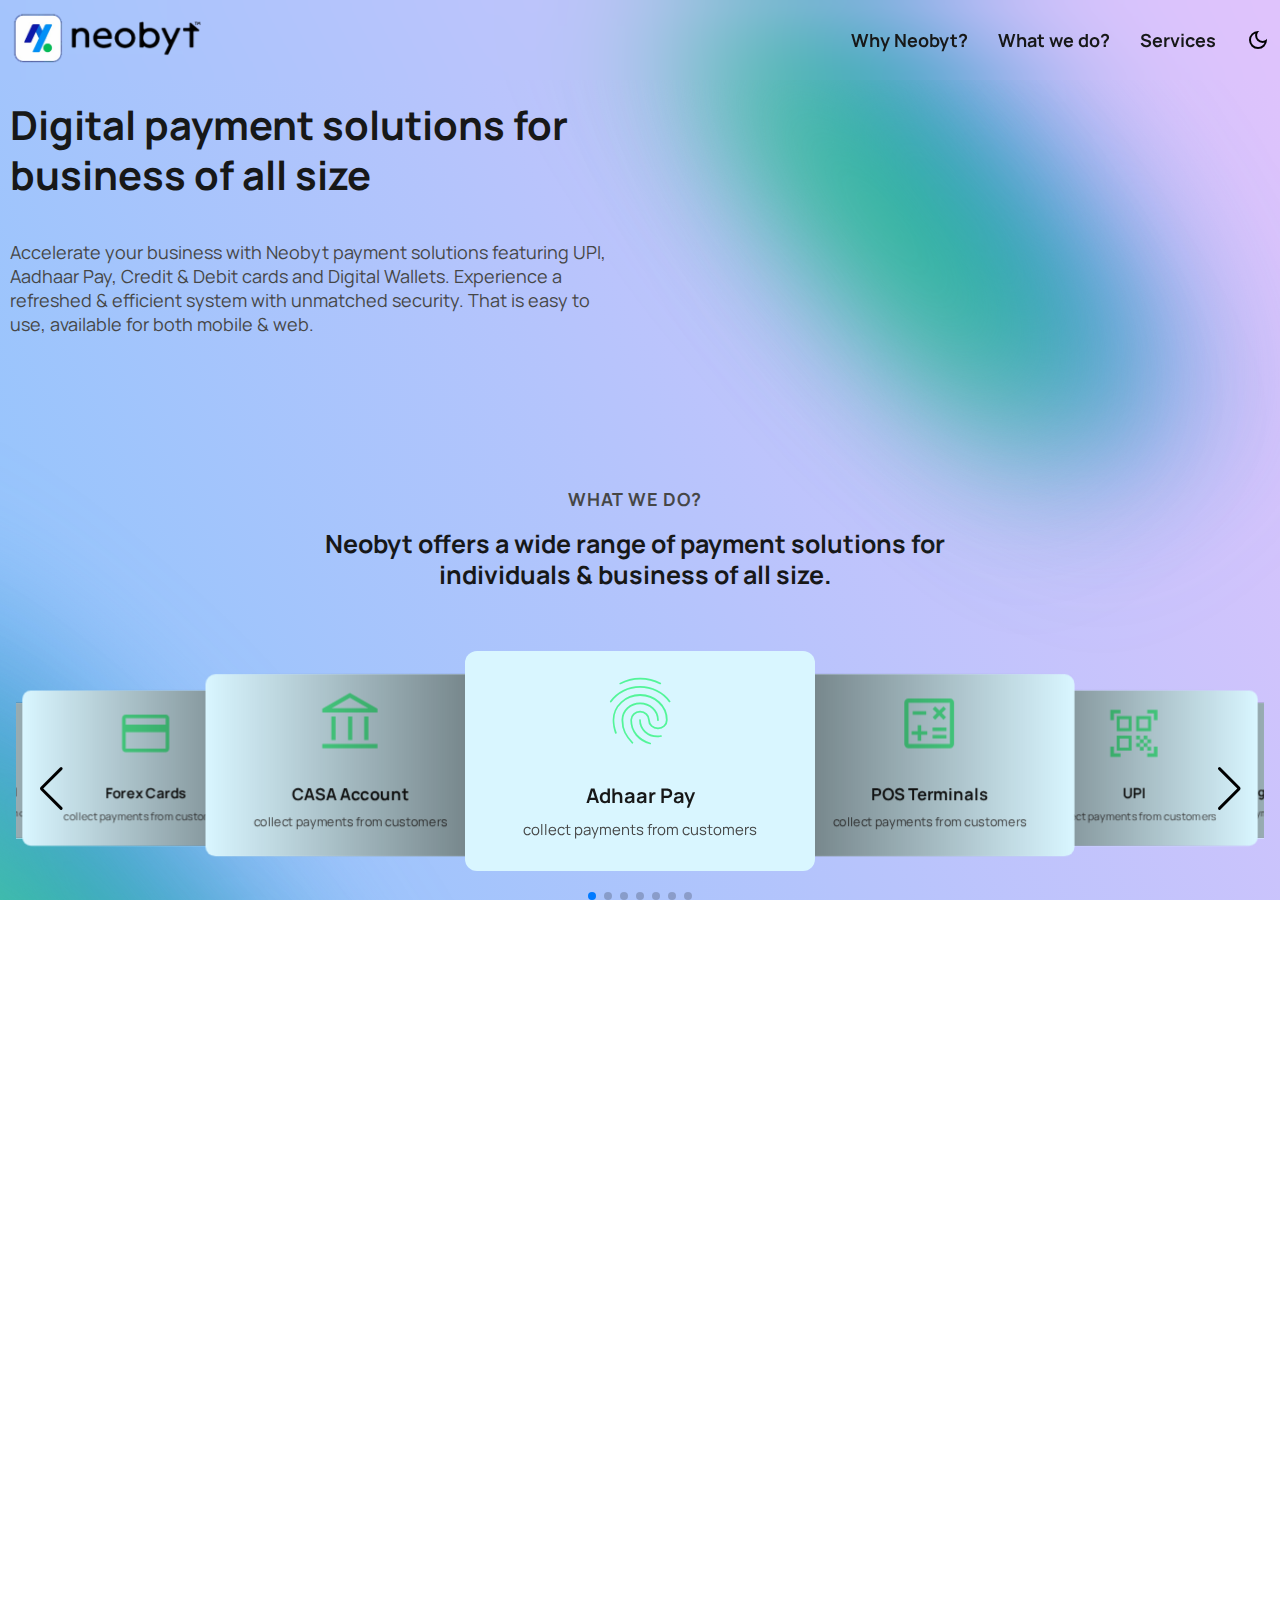
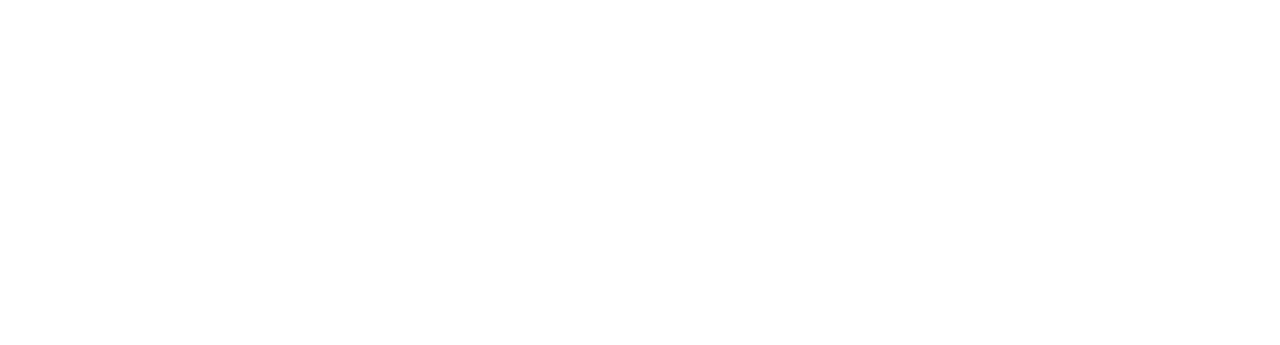
==== commit 9a530911: "responsive" ====
--- a/index.html
+++ b/index.html
@@ -13,24 +13,24 @@
 </head>
 
 <body>
-    <div class="mobileNav">
+    <div class="mobileNav" id="mobileNav">
         <div class="closeIcon">
-            <span class="material-symbols-outlined">
+            <span class="material-symbols-outlined" id="close">
                 close
-        </span>
+            </span>
         </div>
         <div class="link"><a class="ancker" href="#WHY">Why Neobyt?</a></div>
         <div class="link"><a class="ancker" href="#WHAT">What we do?</a></div>
         <div class="link"><a class="ancker" href="./services.html">Services</a></div>
         <div class="link">
-        <button id="darkModeToggle"><span class="material-symbols-outlined light">
-                light_mode
-            </span>
-            <span class="material-symbols-outlined dark">
-                dark_mode
-            </span>
-        </button>
-    </div>
+            <button id="darkModeToggle"><span class="material-symbols-outlined light">
+                    light_mode
+                </span>
+                <span class="material-symbols-outlined dark">
+                    dark_mode
+                </span>
+            </button>
+        </div>
     </div>
     <div class="contain">
         <!-- navbar -->
@@ -49,8 +49,8 @@
                         </span>
                     </button>
                 </div>
-                <div class="menu"><span class="material-symbols-outlined">
-                    menu
+                <div class="menu" id="menu"><span class="material-symbols-outlined">
+                        menu
                     </span></div>
             </div>
         </div>
--- a/style.css
+++ b/style.css
@@ -84,7 +84,7 @@
     width: 100%;
     max-width: 1300px;
     position: fixed;
-    z-index: 2;
+    z-index: 9999;
     backdrop-filter: blur(10px);
 }
 
@@ -95,7 +95,7 @@
     display: flex;
     justify-content: space-between;
     align-items: center;
-    z-index: 2;
+    z-index: 9999;
     
     /* background-color: aqua; */
 }
@@ -109,14 +109,14 @@
     justify-content: center;
     border-radius: 12px;
     margin-left: 10px;
-    z-index: 999;
+    z-index: 9999;
 
 }
 
 .nav .logo img {
     width: 200px;
     height: auto;
-    z-index: 999;
+    z-index: 9999;
 
 }
 
@@ -139,7 +139,7 @@
     font-size: 18px;
     font-weight: 700;
     margin-right: 10px;
-    z-index: 999;
+    z-index: 9999;
 }
 
 .ancker {
@@ -202,6 +202,7 @@
     flex-direction: column;
     justify-content: center;
     padding: 0px 20px 0 10px;
+    z-index: 3;
 
 }
 
@@ -487,7 +488,7 @@
     align-items: center;
     justify-content: space-between;
     padding-top: 100px;
-    z-index: 2;
+    z-index: 3;
 }
 
 .section3 .box1 {
@@ -499,7 +500,7 @@
     flex-direction: column;
     justify-content: center;
     padding: 0px 20px 0 10px;
-    z-index: 1;
+    z-index: 3;
 }
 
 .section3 .box2 {
@@ -828,12 +829,14 @@
     height: 100vh;
     background-color: rgba(255, 255, 255, 0);
     position: fixed;
-    z-index: 999;
+    z-index: 99999;
     overflow: hidden;
     backdrop-filter: blur(10px);
     float: right;
     padding:20px;
-    display: none;
+    display: none;  
+    transition: opacity 0.5s ease;
+
 }
 .mobileNav .link{
     width: 100%;
@@ -856,12 +859,27 @@
     margin-right: 20px;
     height: fit-content;
 }
-
+.closeIcon{
+    width: 100%;
+    height:fit-content;
+    padding-right: 20px;
+    padding-bottom: 20px;
+    display: flex;
+    align-items: center;
+    justify-content: flex-end
+}
 @media (max-width: 1120px) {
     .mobileNav {
+        opacity: 0;
         display:none;
         width: 300px;
-        right: 0px;
+        right: -20px;
+        padding: 20px;
+        transition: opacity 0.5s ease;
+    }
+    .mobileNav.fade_in {
+        opacity: 1;
+        display:block;
     }
     .menu{
         display: flex;
@@ -869,4 +887,60 @@
     .navlinks{
         display: none;
     }
+    .section3{
+        flex-direction: column;
+    }
+    .section3 .box1{
+        width: 80%;
+        margin-bottom: 20px;
+
+    }
+    .section2{
+        margin-top: 20px;
+    }
+    .section3 .box2{
+        padding: 20px;
+        width: 80%;
+    }
+    .footer{
+        padding: 20px;
+    }
+    .footerdiv{
+        flex-direction: column;
+        align-items: flex-start;
+    }
+    .footerlinks {
+        width: 100%;
+        height: fit-content;
+        display: flex;
+        align-items: flex-start;
+        gap: 10px;
+        flex-direction: column;
+        margin-bottom: 10px;
+    }
+}
+
+@media (max-width: 475px) {
+    h2, h3{
+        max-width: 100%;
+        font-size: 20px !important;
+    }
+    p, h4{
+        max-width: 100%;
+        font-size: 15px !important;
+    }
+    .section1 .box1{
+        height: fit-content;
+    }
+    .section1 .box2{
+        margin-top: 20px;
+        height: fit-content;
+    }
+    .section2 .box1 h3{
+        max-width: 100%;
+    }
+    .section3{
+        padding-top: 0px;
+    }
+ 
 }